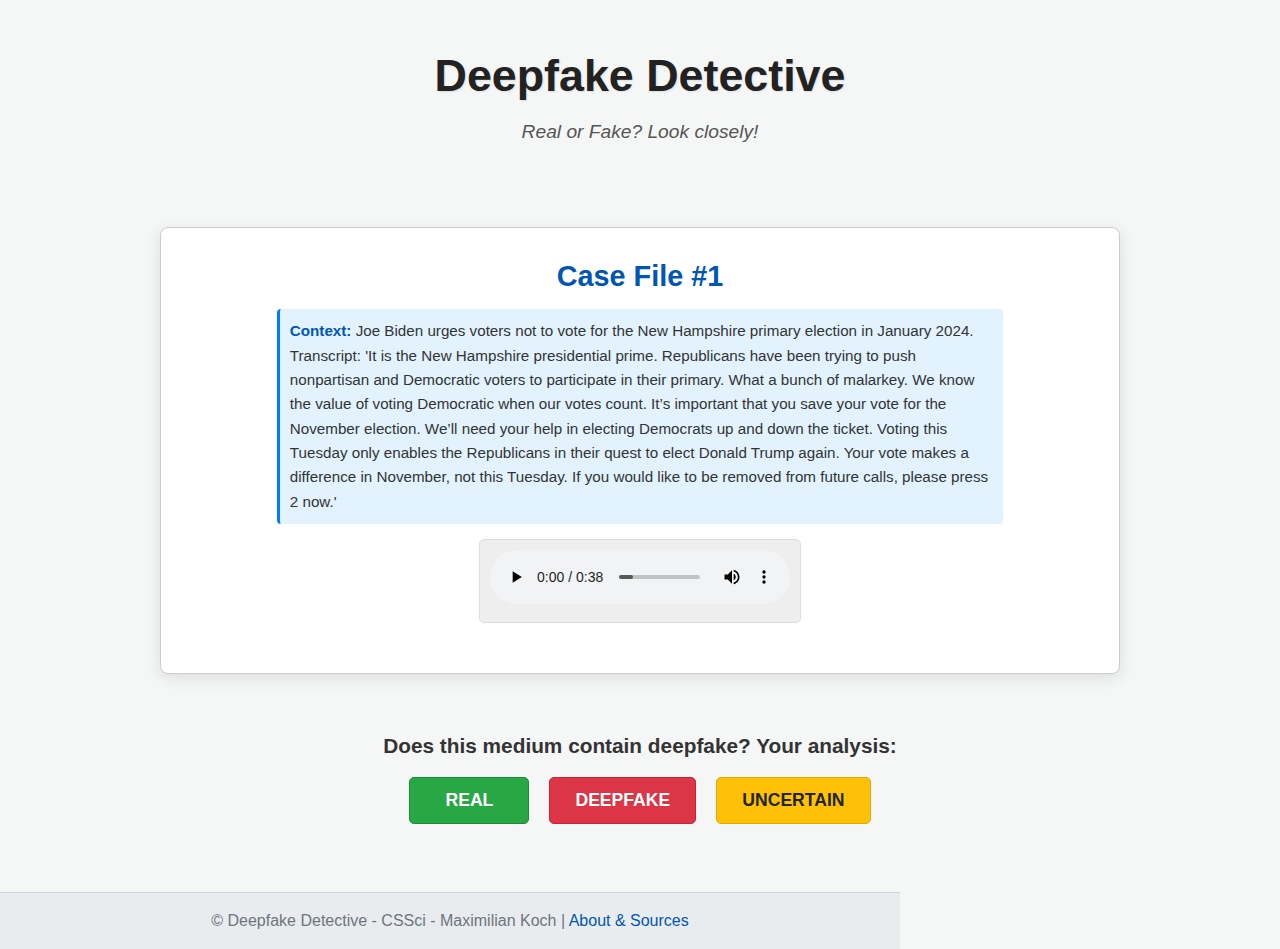
==== templates/game.html @ 2c8cd8d3 "initial upload" ====
<!DOCTYPE html>
<html lang="en">
<head>
    <meta charset="UTF-8">
    <meta name="viewport" content="width=device-width, initial-scale=1.0">
    <title>Deepfake Detective - Gameplay</title>
    <style>
        /* Basic styles for stats display - adjust as needed in your CSS file */
        .stats-display {
            text-align: center;
            margin-bottom: 15px;
            padding: 5px;
            font-size: 0.9em;
            /* background-color: rgba(200, 200, 200, 0.1); Optional background */
            border-radius: 4px;
        }
        .stats-display.hidden {
            display: none;
        }
        .stat-label {
            margin: 0 10px;
            display: inline-block; /* Or flex */
        }
        .stat-label span { /* Target the percentage span */
            font-weight: bold;
            min-width: 30px; /* Ensure some space */
            display: inline-block;
        }
    </style>
</head>
<body>
    <div class="background-overlay"></div>
    <header>
        <h1>Deepfake Detective</h1>
        <p class="tagline">Real or Fake? Look closely!</p>
    </header>

    <main id="game-area">
        <section id="case-file">
            <h2 id="case-title">Case File #1</h2>
             <div id="context-area" class="context-box hidden">
                 <strong>Context:</strong> <span id="context-text"></span>
             </div>
            <div id="media-display">
                </div>
            <p id="exhibit-description">Loading file...</p>
        </section>

        <section id="analysis-section">
            <h3>Does this medium contain deepfake? Your analysis:</h3>
             <div id="stats-display" class="stats-display hidden">
                <p>Other users guessed:</p>
                <span class="stat-label">Real: <span id="stat-real">-%</span></span>
                <span class="stat-label">Deepfake: <span id="stat-fake">-%</span></span>
                <span class="stat-label">Uncertain: <span id="stat-uncertain">-%</span></span>
            </div>
            <div class="button-group">
                <button id="real-button" class="guess-button">REAL</button>
                <button id="fake-button" class="guess-button">DEEPFAKE</button>
                <button id="uncertain-button" class="guess-button uncertain">UNCERTAIN</button>
            </div>
        </section>

        <section id="feedback-panel" class="hidden">
            <h3 id="feedback-verdict">Verdict:</h3>
            <p id="confidence-feedback" class="prototype-note"></p> 
            <p id="feedback-explanation">Explanation goes here.</p>
            <div class="ethical-analysis">
                <h4>Ethical Considerations:</h4>
                <p id="ethical-dilemma">Dilemma description goes here.</p>
                <p id="ethical-frameworks">Framework analysis goes here.</p>
            </div>

            <div id="exhibit-slider-section" class="slider-section" >
                <label id='slider-label' for="ethical-slider">Is this an ethical use of this technology? (1=Against, 10=For):</label>
                <input type="range" id="ethical-slider" name="ethical_slider" min="1" max="10" value="5" step="1" disabled class="slider-untouched"> <span id="slider-value-display" style="visibility: hidden;">5</span> </div>
            <button id="next-button" class="cta-button" disabled>Next Case</button>
        </section>

         <section id="end-game-panel" class="hidden">
             <h2>Case Files Closed</h2>
             <div id="end-game-summary">
                 <p>Calculating results...</p>
             </div>
             <a href="index.html" class="cta-button">Return to Agency HQ</a>
             <a href="about.html" class="cta-button">About & Sources</a>
        </section>

    </main>

    <footer>
        <p>&copy; Deepfake Detective - CSSci - Maximilian Koch | <a href="about.html">About & Sources</a></p>
    </footer>

    <script src="/static/script.js"></script>
    <script async src="https://platform.twitter.com/widgets.js" charset="utf-8"></script>
</body>
</html>
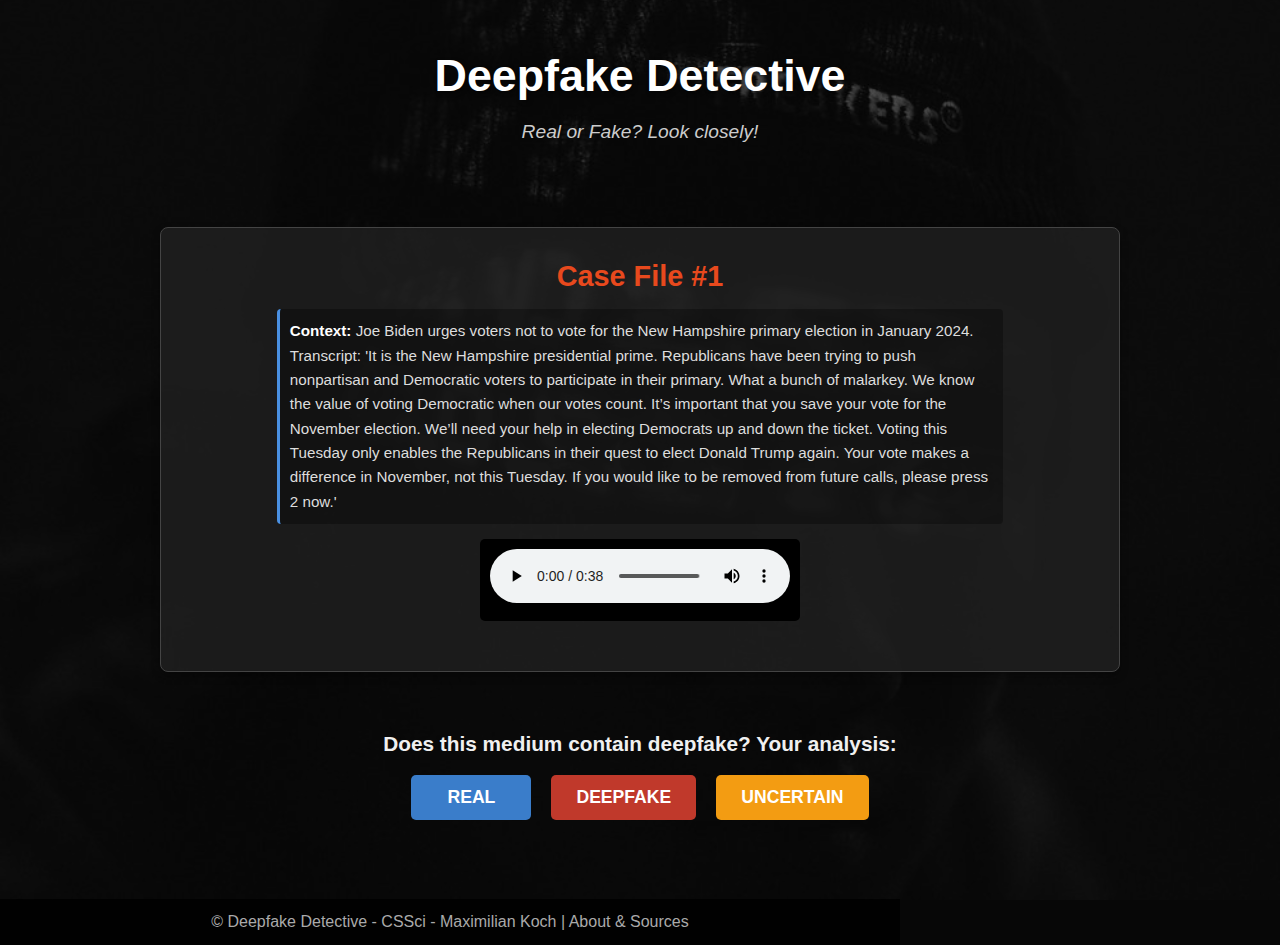
==== commit 612db73f: "Text updates" ====
--- a/templates/game.html
+++ b/templates/game.html
@@ -5,13 +5,11 @@
     <meta name="viewport" content="width=device-width, initial-scale=1.0">
     <title>Deepfake Detective - Gameplay</title>
     <style>
-        /* Basic styles for stats display - adjust as needed in your CSS file */
         .stats-display {
             text-align: center;
             margin-bottom: 15px;
             padding: 5px;
             font-size: 0.9em;
-            /* background-color: rgba(200, 200, 200, 0.1); Optional background */
             border-radius: 4px;
         }
         .stats-display.hidden {
@@ -19,11 +17,11 @@
         }
         .stat-label {
             margin: 0 10px;
-            display: inline-block; /* Or flex */
+            display: inline-block;
         }
-        .stat-label span { /* Target the percentage span */
+        .stat-label span {
             font-weight: bold;
-            min-width: 30px; /* Ensure some space */
+            min-width: 30px;
             display: inline-block;
         }
     </style>
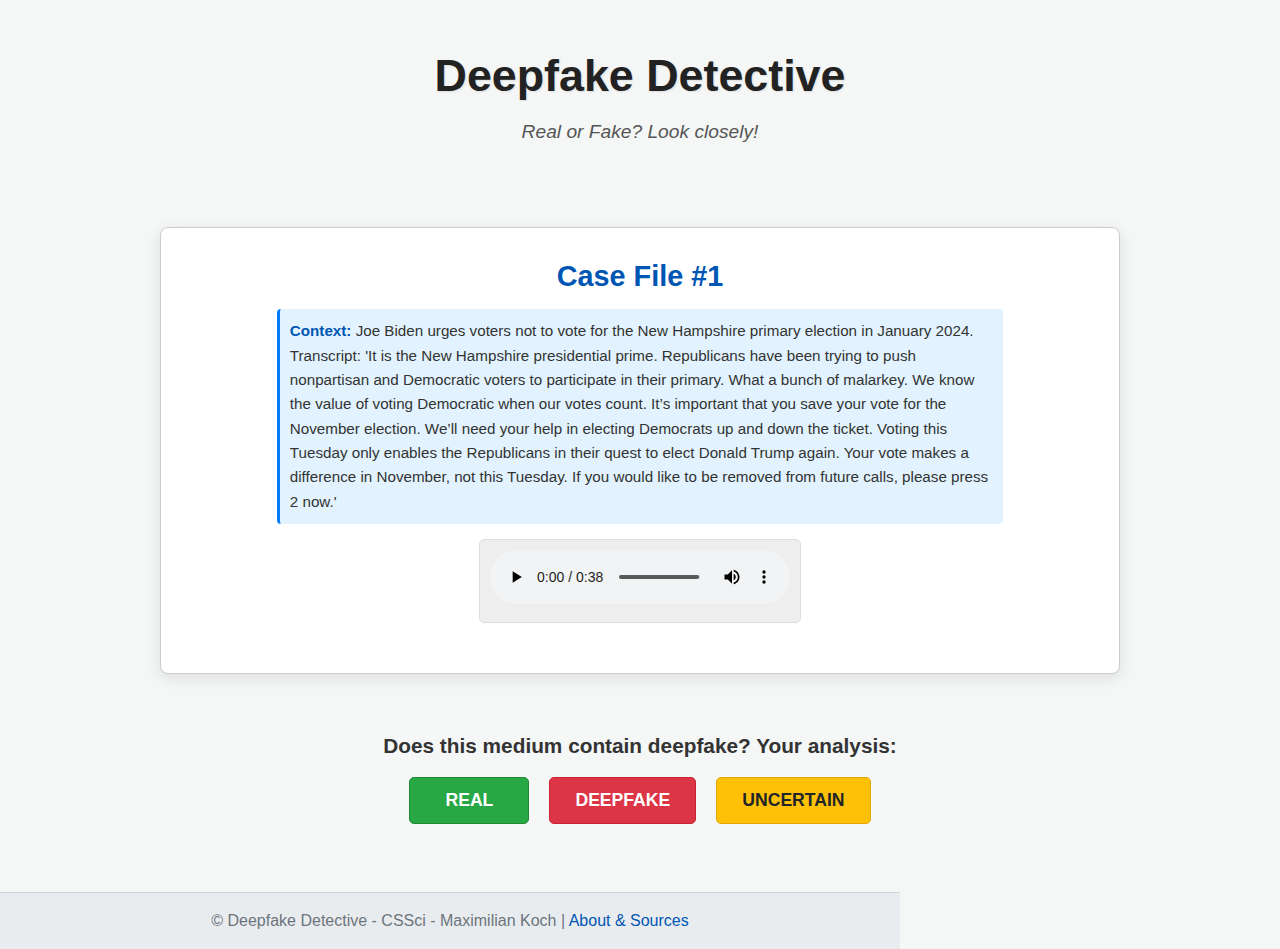
==== commit 9a78c2c6: "Version for submission" ====
--- a/templates/game.html
+++ b/templates/game.html
@@ -1,96 +1,96 @@
-<!DOCTYPE html>
-<html lang="en">
-<head>
-    <meta charset="UTF-8">
-    <meta name="viewport" content="width=device-width, initial-scale=1.0">
-    <title>Deepfake Detective - Gameplay</title>
-    <style>
-        .stats-display {
-            text-align: center;
-            margin-bottom: 15px;
-            padding: 5px;
-            font-size: 0.9em;
-            border-radius: 4px;
-        }
-        .stats-display.hidden {
-            display: none;
-        }
-        .stat-label {
-            margin: 0 10px;
-            display: inline-block;
-        }
-        .stat-label span {
-            font-weight: bold;
-            min-width: 30px;
-            display: inline-block;
-        }
-    </style>
-</head>
-<body>
-    <div class="background-overlay"></div>
-    <header>
-        <h1>Deepfake Detective</h1>
-        <p class="tagline">Real or Fake? Look closely!</p>
-    </header>
-
-    <main id="game-area">
-        <section id="case-file">
-            <h2 id="case-title">Case File #1</h2>
-             <div id="context-area" class="context-box hidden">
-                 <strong>Context:</strong> <span id="context-text"></span>
-             </div>
-            <div id="media-display">
-                </div>
-            <p id="exhibit-description">Loading file...</p>
-        </section>
-
-        <section id="analysis-section">
-            <h3>Does this medium contain deepfake? Your analysis:</h3>
-             <div id="stats-display" class="stats-display hidden">
-                <p>Other users guessed:</p>
-                <span class="stat-label">Real: <span id="stat-real">-%</span></span>
-                <span class="stat-label">Deepfake: <span id="stat-fake">-%</span></span>
-                <span class="stat-label">Uncertain: <span id="stat-uncertain">-%</span></span>
-            </div>
-            <div class="button-group">
-                <button id="real-button" class="guess-button">REAL</button>
-                <button id="fake-button" class="guess-button">DEEPFAKE</button>
-                <button id="uncertain-button" class="guess-button uncertain">UNCERTAIN</button>
-            </div>
-        </section>
-
-        <section id="feedback-panel" class="hidden">
-            <h3 id="feedback-verdict">Verdict:</h3>
-            <p id="confidence-feedback" class="prototype-note"></p> 
-            <p id="feedback-explanation">Explanation goes here.</p>
-            <div class="ethical-analysis">
-                <h4>Ethical Considerations:</h4>
-                <p id="ethical-dilemma">Dilemma description goes here.</p>
-                <p id="ethical-frameworks">Framework analysis goes here.</p>
-            </div>
-
-            <div id="exhibit-slider-section" class="slider-section" >
-                <label id='slider-label' for="ethical-slider">Is this an ethical use of this technology? (1=Against, 10=For):</label>
-                <input type="range" id="ethical-slider" name="ethical_slider" min="1" max="10" value="5" step="1" disabled class="slider-untouched"> <span id="slider-value-display" style="visibility: hidden;">5</span> </div>
-            <button id="next-button" class="cta-button" disabled>Next Case</button>
-        </section>
-
-         <section id="end-game-panel" class="hidden">
-             <h2>Case Files Closed</h2>
-             <div id="end-game-summary">
-                 <p>Calculating results...</p>
-             </div>
-             <a href="index.html" class="cta-button">Return to Agency HQ</a>
-             <a href="about.html" class="cta-button">About & Sources</a>
-        </section>
-
-    </main>
-
-    <footer>
-        <p>&copy; Deepfake Detective - CSSci - Maximilian Koch | <a href="about.html">About & Sources</a></p>
-    </footer>
-
-    <script src="/static/script.js"></script>
-    <script async src="https://platform.twitter.com/widgets.js" charset="utf-8"></script>
-</body>
+<!DOCTYPE html>
+<html lang="en">
+<head>
+    <meta charset="UTF-8">
+    <meta name="viewport" content="width=device-width, initial-scale=1.0">
+    <title>Deepfake Detective - Gameplay</title>
+    <style>
+        .stats-display {
+            text-align: center;
+            margin-bottom: 15px;
+            padding: 5px;
+            font-size: 0.9em;
+            border-radius: 4px;
+        }
+        .stats-display.hidden {
+            display: none;
+        }
+        .stat-label {
+            margin: 0 10px;
+            display: inline-block;
+        }
+        .stat-label span {
+            font-weight: bold;
+            min-width: 30px;
+            display: inline-block;
+        }
+    </style>
+</head>
+<body>
+    <div class="background-overlay"></div>
+    <header>
+        <h1>Deepfake Detective</h1>
+        <p class="tagline">Real or Fake? Look closely!</p>
+    </header>
+
+    <main id="game-area">
+        <section id="case-file">
+            <h2 id="case-title">Case File #1</h2>
+             <div id="context-area" class="context-box hidden">
+                 <strong>Context:</strong> <span id="context-text"></span>
+             </div>
+            <div id="media-display">
+                </div>
+            <p id="exhibit-description">Loading file...</p>
+        </section>
+
+        <section id="analysis-section">
+            <h3>Does this medium contain deepfake? Your analysis:</h3>
+             <div id="stats-display" class="stats-display hidden">
+                <p>Other users guessed:</p>
+                <span class="stat-label">Real: <span id="stat-real">-%</span></span>
+                <span class="stat-label">Deepfake: <span id="stat-fake">-%</span></span>
+                <span class="stat-label">Uncertain: <span id="stat-uncertain">-%</span></span>
+            </div>
+            <div class="button-group">
+                <button id="real-button" class="guess-button">REAL</button>
+                <button id="fake-button" class="guess-button">DEEPFAKE</button>
+                <button id="uncertain-button" class="guess-button uncertain">UNCERTAIN</button>
+            </div>
+        </section>
+
+        <section id="feedback-panel" class="hidden">
+            <h3 id="feedback-verdict">Verdict:</h3>
+            <p id="confidence-feedback" class="prototype-note"></p> 
+            <p id="feedback-explanation">Explanation goes here.</p>
+            <div class="ethical-analysis">
+                <h4>Ethical Considerations:</h4>
+                <p id="ethical-dilemma">Dilemma description goes here.</p>
+                <p id="ethical-frameworks">Framework analysis goes here.</p>
+            </div>
+
+            <div id="exhibit-slider-section" class="slider-section" >
+                <label id='slider-label' for="ethical-slider">Is this an ethical use of this technology? (1=Against, 10=For):</label>
+                <input type="range" id="ethical-slider" name="ethical_slider" min="1" max="10" value="5" step="1" disabled class="slider-untouched"> <span id="slider-value-display" style="visibility: hidden;">5</span> </div>
+            <button id="next-button" class="cta-button" disabled>Next Case</button>
+        </section>
+
+         <section id="end-game-panel" class="hidden">
+             <h2>Case Files Closed</h2>
+             <div id="end-game-summary">
+                 <p>Calculating results...</p>
+             </div>
+             <a href="index.html" class="cta-button">Return to Start</a>
+             <a href="about.html" class="cta-button">About & Sources</a>
+        </section>
+
+    </main>
+
+    <footer>
+        <p>&copy; Deepfake Detective - CSSci - Maximilian Koch | <a href="about.html">About & Sources</a></p>
+    </footer>
+
+    <script src="/static/script.js"></script>
+    <script async src="https://platform.twitter.com/widgets.js" charset="utf-8"></script>
+</body>
 </html>